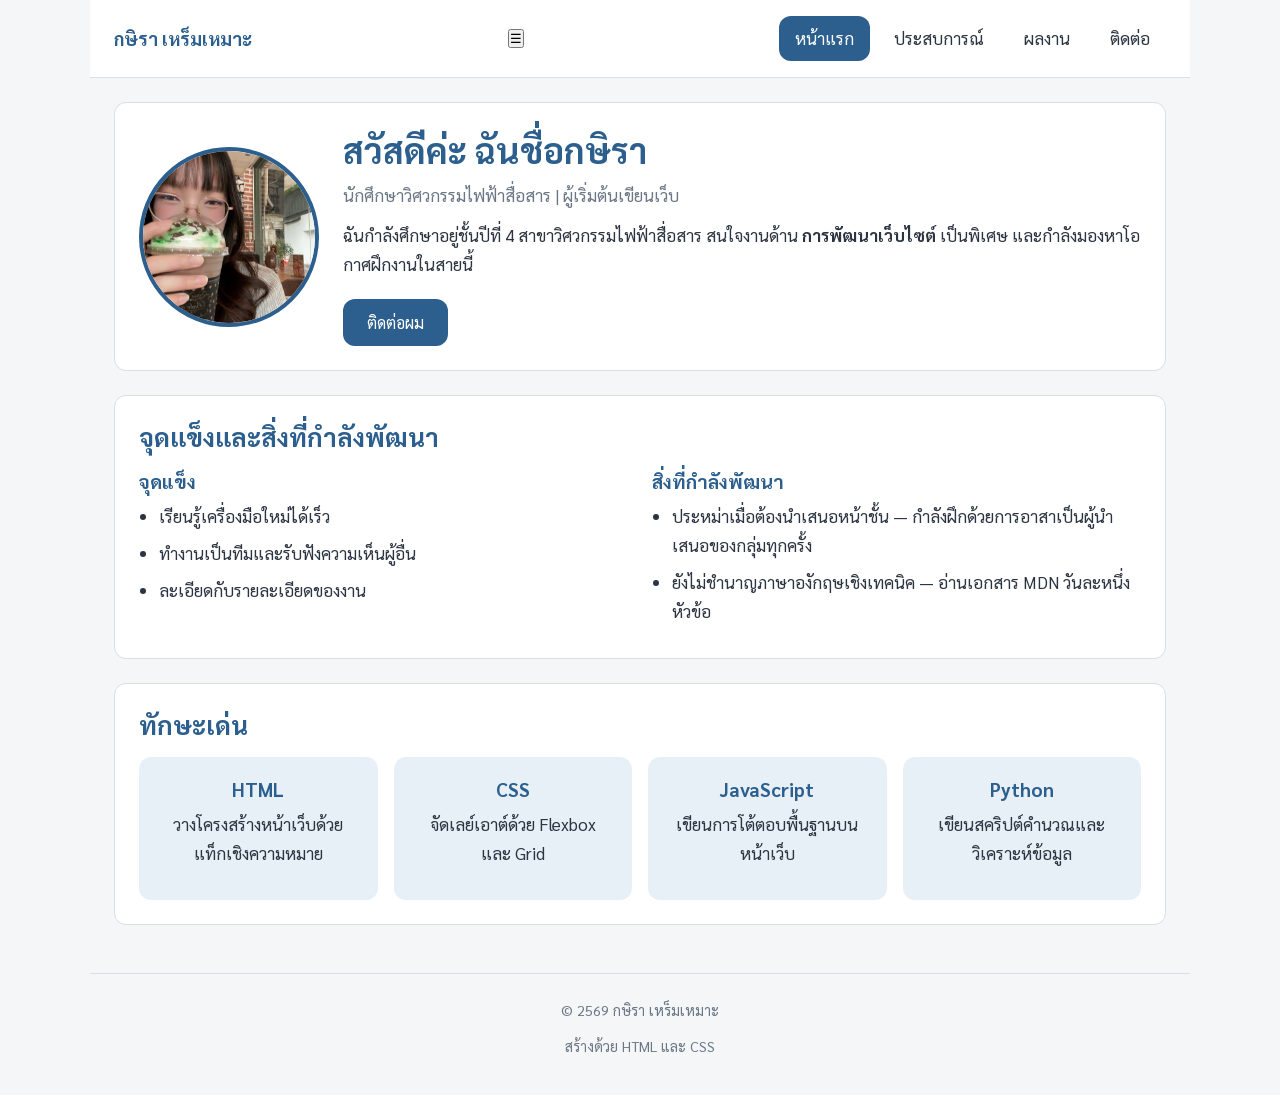
==== index.html @ 5d5a1f27 "แก้รูปโปรไฟล์ แก้รายละเอียดชื่อตรงรูปโปรไฟล์" ====
<!DOCTYPE html>
<html lang="th">
<head>
    <meta charset="UTF-8">
    <meta name="viewport" content="width=device-width, initial-scale=1.0">
    <title>หน้าแรก | กษิรา เหร็มเหมาะ</title>
    <link rel="preconnect" href="https://fonts.googleapis.com">
    <link
    href="https://fonts.googleapis.com/css2?family=Sarabun:wght@400;600;700&display=swap"
    rel="stylesheet">
    <link rel="stylesheet" href="style.css">
</head>
<body>

    <header class="site-header">
        <a href="index.html" class="logo">กษิรา เหร็มเหมาะ</a>

        <button class="menu-toggle" id="menu-toggle" aria-label="เปิดปิดเมนู" aria-expanded="false">☰</button>

        <nav class="site-nav">
            <ul>
                <li><a href="index.html" class="active">หน้าแรก</a></li>
                <li><a href="experience.html">ประสบการณ์</a></li>
                <li><a href="projects.html">ผลงาน</a></li>
                <li><a href="contact.html">ติดต่อ</a></li>
            </ul>
        </nav>
    </header>

    <main>
        <section class="hero">
            <img src="images/profile.jpg" alt="รูปโปรไฟล์ของกษิรา เหร็มเหมาะ"
                class="avatar">
            <div class="hero-text">
                <h1>สวัสดีค่ะ ฉันชื่อกษิรา</h1>
                <p class="tagline">นักศึกษาวิศวกรรมไฟฟ้าสื่อสาร | ผู้เริ่มต้นเขียนเว็บ</p>
                <p>
                    ฉันกำลังศึกษาอยู่ชั้นปีที่ 4 สาขาวิศวกรรมไฟฟ้าสื่อสาร
                    สนใจงานด้าน <strong>การพัฒนาเว็บไซต์</strong> เป็นพิเศษ
                    และกำลังมองหาโอกาศฝึกงานในสายนี้
                </p>
                <a href="contact.html" class="btn">ติดต่อผม</a>
            </div>
        </section>

        <section class="about">
            <h2>จุดแข็งและสิ่งที่กำลังพัฒนา</h2>
            <div class="two-col">
                <div class="col">
                    <h3>จุดแข็ง</h3>
                    <ul>
                        <li>เรียนรู้เครื่องมือใหม่ได้เร็ว</li>
                        <li>ทำงานเป็นทีมและรับฟังความเห็นผู้อื่น</li>
                        <li>ละเอียดกับรายละเอียดของงาน</li>
                    </ul>
                </div>
                <div class="col">
                    <h3>สิ่งที่กำลังพัฒนา</h3>
                    <ul>
                        <li>ประหม่าเมื่อต้องนำเสนอหน้าชั้น
                            — กำลังฝึกด้วยการอาสาเป็นผู้นำเสนอของกลุ่มทุกครั้ง</li>
                        <li>ยังไม่ชำนาญภาษาองักฤษเชิงเทคนิค
                            — อ่านเอกสาร MDN วันละหนึ่งหัวข้อ</li>
                    </ul>
                </div>
            </div>
        </section>

        <section class="skills">
            <h2>ทักษะเด่น</h2>
            <div class="skill-grid">
                <div class="skill-card">
                    <h3>HTML</h3>
                    <p>วางโครงสร้างหน้าเว็บด้วยแท็กเชิงความหมาย</p>
                </div>
                <div class="skill-card">
                    <h3>CSS</h3>
                    <p>จัดเลย์เอาต์ด้วย Flexbox และ Grid</p>
                </div>
                <div class="skill-card">
                    <h3>JavaScript</h3>
                    <p>เขียนการโต้ตอบพื้นฐานบนหน้าเว็บ </p>
                </div>
                <div class="skill-card">
                    <h3>Python</h3>
                    <p>เขียนสคริปต์คำนวณและวิเคราะห์ข้อมูล</p>
                </div>
            </div>
        </section>
    </main>

    <footer class="site-footer">
        <p>&copy; 2569 กษิรา เหร็มเหมาะ</p>
        <p>สร้างด้วย HTML และ CSS</p>
    </footer>

    <script src="script.js"></script>
</body>
</html>
---- style.css ----
/* ---------- 1. รีเซ็ตค่าเริ่มต้นของเบราว์เซอร์ ---------- */
* {
  margin: 0;
  padding: 0;
  box-sizing: border-box;
}

/* ---------- 2. ตัวแปรของทั้งเว็บ ---------- */
:root {
  /* สีหลัก */
  --brand: #2c5f8d;
  --brand-dark: #1d4266;
  --brand-light: #e8f0f7;
  
  /* สีข้อความ */
  --text: #2b3440;
  --text-muted: #6b7785;
  
  /* สีพื้นหลังเส้นขอบ */
  --bg: #f4f6f8;
  --surface: #ffffff;
  --border: #d8dee6;
  
  /* ระยะห่างมาตรฐาน */
  --gap: 24px;
  --radius: 12px;
  
  /* ความกว้างสูงสุดของเนื้อหา */
  --max-width: 1100px;
}
/* ---------- 3. ตัวอักษรและพื้นหลังของเว็บ ---------- */
body {
  font-family: "Sarabun", "Segoe UI", Tahoma, sans-serif;
  font-size: 17px;
  line-height: 1.7;
  color: var(--text);
  background-color: var(--bg);
}

h1, h2, h3 {
  line-height: 1.3;
  color: var(--brand);
}

h1 { font-size: 2.2rem; margin-bottom: 8px; }
h2 { font-size: 1.6rem; margin-bottom: 16px; }
h3 { font-size: 1.2rem; margin-bottom: 8px; }

p { margin-bottom: 12px; }

a {
  color: var(--brand);
  text-decoration: none;
}

a:hover {
  text-decoration: underline;
}

.tagline {
  color: var(--text-muted);
  font-size: 1.05rem;
}

/* ---------- 4. แถบเมนูด้านบน ---------- */
.site-header {
  display: flex; /* เปิดโหมด Flexbox */
  justify-content: space-between; /* ดันซ้ายสุด-ขวาสุด */
  align-items: center; /* จุดกึ่งกลางแนวตั้ง */
  flex-wrap: wrap; /* ตกบรรทัดได้ถ้าที่ไม่พอ */
  gap: 16px;
  max-width: var(--max-width);
  margin: 0 auto; /* จัดทั้งแถบให้อยู่กลางจอ */
  padding: 16px 24px;
  background-color: var(--surface);
  border-bottom: 1px solid var(--border);
}

.logo {
  font-size: 1.15rem;
  font-weight: 700;
  color: var(--brand);
}

.site-nav ul {
  display: flex; /* เมนูเรียงแนวนอน */
  list-style: none; /* เอาจุดหน้ารายการออก */
  gap: 8px;
  flex-wrap: wrap;
}

.site-nav a {
  display: block;
  padding: 8px 16px;
  border-radius: var(--radius);
  color: var(--text);
  transition: background-color 0.2s, color 0.2s;
}

.site-nav a:hover {
  background-color: var(--brand-light);
  text-decoration: none;
}

/* เมนูของหน้าที่กำลังเปิดอยู่ */
.site-nav a.active {
  background-color: var(--brand);
  color: #ffffff;
}

/* ---------- 5. โครงหลักของเนื้อหา ---------- */
main {
  max-width: var(--max-width);
  margin: 0 auto;
  padding: var(--gap) 24px;
}

section {
  background-color: var(--surface);
  border: 1px solid var(--border);
  border-radius: var(--radius);
  padding: var(--gap);
  margin-bottom: var(--gap);
}

/* หัวเรื่องของแต่ละหน้า ให้โปร่งไม่มีกรอบ */
.page-head {
  background-color: transparent;
  border: none;
  padding-left: 0;
  padding-bottom: 0;
}

/* ---------- 6. ปุ่ม ---------- */
.btn {
  display: inline-block;
  padding: 10px 24px;
  margin-top: 8px;
  background-color: var(--brand);
  color: #ffffff;
  border: none;
  border-radius: var(--radius);
  font-size: 1rem;
  font-family: inherit;
  cursor: pointer;
  transition: background-color 0.2s;
}

.btn:hover {
  background-color: var(--brand-dark);
  text-decoration: none;
}

/* ---------- 7. ท้ายเว็บ ---------- */
.site-footer {
  max-width: var(--max-width);
  margin: 0 auto;
  padding: var(--gap) 24px;
  text-align: center;
  color: var(--text-muted);
  font-size: 0.9rem;
  border-top: 1px solid var(--border);
}

/* ---------- 8. ส่วนแนะนำหน้าแรก ---------- */
.hero {
  display: flex;
  align-items: center;
  gap: var(--gap);
  flex-wrap: wrap;
}

.avatar {
  width: 180px;
  height: 180px;
  object-fit: cover; /* ครอบรูปไม่ให้ยืดผิดสัดส่วน */
  border-radius: 50%; /* ทำให้เป็นวงกลม */
  border: 4px solid var(--brand);
}

.hero-text {
  flex: 1; /* กินพื้นที่ที่เหลือทั้งหมด */
  min-width: 260px; /* แต่ห้ามแคบกว่านี้ */
}

/* ---------- 9. สองคอลัมน์: จุดแข็ง / สิ่งที่กำลังพัฒนา ---------- */
.two-col {
  display: flex;
  gap: var(--gap);
  flex-wrap: wrap;
}

.two-col .col {
  flex: 1;
  min-width: 280px;
}

.two-col ul {
  padding-left: 20px; /* เว้นที่ให้จุดหน้ารายการ */
}

.two-col li {
  margin-bottom: 8px;
}

/* ---------- 10. ตารางการ์ดทักษะ ---------- */
.skill-grid {
  display: grid;
  grid-template-columns: repeat(auto-fit, minmax(200px, 1fr));
  gap: 16px;
}

.skill-card {
  padding: 20px;
  background-color: var(--brand-light);
  border-radius: var(--radius);
  text-align: center;
  transition: transform 0.2s;
}

.skill-card:hover {
  transform: translateY(-4px); /* ยกการ์ดขึ้น 4px */
}

/* ---------- 11. ตารางการ์ดผลงาน ---------- */
.project-grid {
  display: grid;
  grid-template-columns: repeat(auto-fit, minmax(280px, 1fr));
  gap: var(--gap);
}

.project-card {
  display: flex;
  flex-direction: column; /* รูปอยู่บนเนื้อหาอยู่ล่าง */
  overflow: hidden; /* ตัดมุมรูปให้โค้งตามการ์ด */
  background-color: var(--surface);
  border: 1px solid var(--border);
  border-radius: var(--radius);
  transition: box-shadow 0.2s;
}

.project-card:hover {
  box-shadow: 0 6px 20px rgba(0, 0, 0, 0.1);
}

.project-card img {
  width: 100%;
  height: 180px;
  object-fit: cover;
}

.project-body {
  padding: 20px;
  display: flex;
  flex-direction: column;
  flex: 1; /* ยืดเต็มความสูงการ์ด */
}

/* ป้ายแท็กเทคโนโลยี */
.tech-list {
  display: flex;
  flex-wrap: wrap;
  gap: 6px;
  list-style: none;
  margin: 12px 0;
}

.tech-list li {
  padding: 3px 12px;
  background-color: var(--brand-light);
  color: var(--brand-dark);
  border-radius: 999px; /* ค่าสูง ๆ ทำให้เป็นแคปซูล */
  font-size: 0.85rem;
}

.project-links {
  display: flex;
  gap: 12px;
  margin-top: auto; /* ดันลิ้งค์ไปติดขอบล่างเสมอ */
  padding-top: 12px;
}

.project-links a {
  font-weight: 600;
}

/* ---------- 12. ตารางเกรด ---------- */
.grade-table {
  width: 100%;
  border-collapse: collapse; /* รวมเส้นขอบให้เป็นเส้นเดียว */
  margin-bottom: 16px;
}

.grade-table caption {
  text-align: left;
  color: var(--text-muted);
  padding-bottom: 8px;
}

.grade-table th,
.grade-table td {
  padding: 10px 14px;
  border-bottom: 1px solid var(--border);
  text-align: left;
}

.grade-table th {
  background-color: var(--brand-light);
  color: var(--brand-dark);
  font-weight: 600;
}

/* แถวสลับสีให้อ่านง่าย */
.grade-table tbody tr:nth-child(even) {
  background-color: #fafbfc;
}

.grade-table tbody tr:hover {
  background-color: var(--brand-light);
}

/* ---------- 13. ไทม์ไลน์ประสบการณ์ ---------- */
.timeline-item {
  padding: 0 0 20px 20px;
  border-left: 3px solid var(--border);
  position: relative;
}

.timeline-item:last-child {
  border-left-color: transparent; /* ซ่อนเส้นของรายการสุดท้าย */
}

/* วาดจุดกลมบนเส้นไทม์ไลน์ */
.timeline-item::before {
  content: "";
  position: absolute;
  left: -8px;
  top: 6px;
  width: 13px;
  height: 13px;
  background-color: var(--brand);
  border-radius: 50%;
}

.period {
  display: inline-block;
  color: var(--text-muted);
  font-size: 0.9rem;
  margin-bottom: 4px;
}

/* ---------- 14. หน้าติดต่อ ---------- */
.contact-list {
  list-style: none;
}

.contact-list li {
  display: flex;
  gap: 12px;
  flex-wrap: wrap;
  padding: 12px 0;
  border-bottom: 1px solid var(--border);
}

.contact-list .label {
  min-width: 110px;
  font-weight: 600;
  color: var(--text-muted);
}

.contact-form .field {
  display: flex;
  flex-direction: column;
  margin-bottom: 16px;
}

.contact-form label {
  margin-bottom: 6px;
  font-weight: 600;
}

.contact-form input,
.contact-form textarea {
  padding: 10px 12px;
  border: 1px solid var(--border);
  border-radius: 8px;
  font-family: inherit; /* ต้องใส่ไม่งั้นฟอนต์จะเพี้ยน */
  font-size: 1rem;
}

.contact-form input:focus,
.contact-form textarea:focus {
  outline: none;
  border-color: var(--brand);
  box-shadow: 0 0 0 3px var(--brand-light);
}

/* ---------- 15. จอแท็บเล็ตและมือถือ (แคบกว่า 768px) ---------- */
@media (max-width: 768px) {
  body {
    font-size: 16px;
  }
  
  /* เมนูเรียงลงมาและอยู่กึ่งกลาง */
  .site-header {
    flex-direction: column;
    text-align: center;
  }
  
  .site-nav ul {
    justify-content: center;
  }
  
  /* ส่วนแนะนำตัวเรียงลงมารูปอยู่บน */
  .hero {
    flex-direction: column;
    text-align: center;
  }
  
  h1 { font-size: 1.7rem; }
  h2 { font-size: 1.35rem; }
  
  main {
    padding: 16px;
  }
  
  section {
    padding: 18px;
  }
}

/* ---------- 16. จอมือถือขนาดเล็ก (แคบกว่า 480px) ---------- */
@media (max-width: 480px) {
  .avatar {
    width: 140px;
    height: 140px;
  }
  
  /* ตารางเลื่อนแนวนอนได้ ไม่ดันหน้าเว็บให้กว้างเกินจอ */
  .grade-table {
    display: block;
    overflow-x: auto;
    white-space: nowrap;
  }
  
  .btn {
    display: block;
    text-align: center;
  }
}

/* ---------- 17. สไตล์สำหรับสั่งพิมพ์ ---------- */
@media print {
  .site-header,
  .site-footer,
  .btn {
    display: none; /* ไม่ต้องพิมพ์เมนูและปุ่ม */
  }
  
  section {
    border: none;
    page-break-inside: avoid; /* ห้ามตัดกลาง section */
  }
}
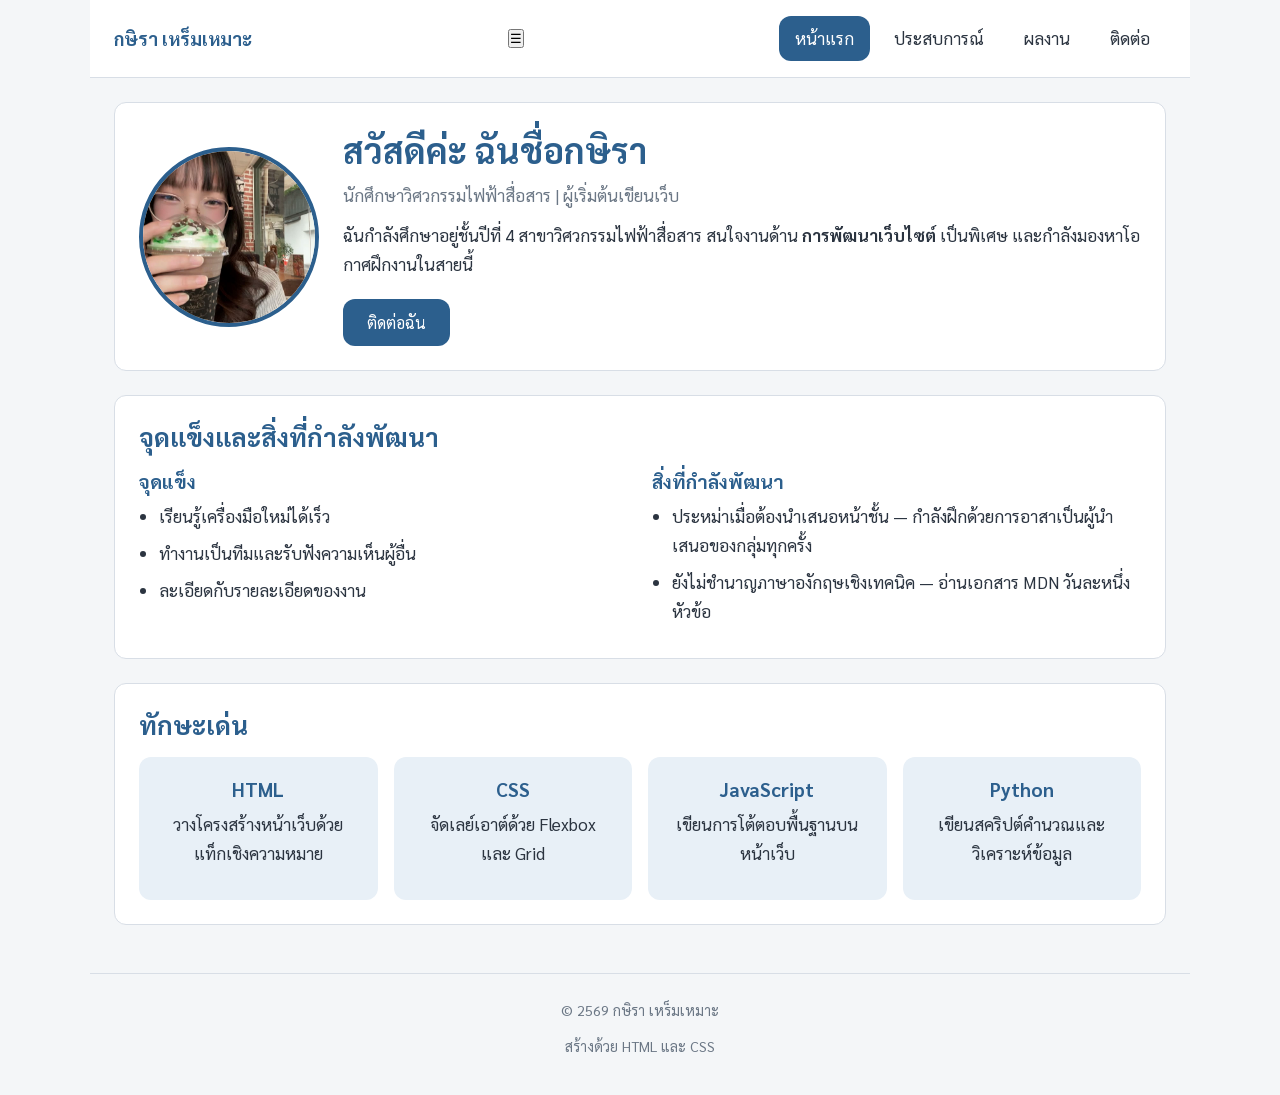
==== commit c64d7171: "Update index.html" ====
--- a/index.html
+++ b/index.html
@@ -39,7 +39,7 @@
                     สนใจงานด้าน <strong>การพัฒนาเว็บไซต์</strong> เป็นพิเศษ
                     และกำลังมองหาโอกาศฝึกงานในสายนี้
                 </p>
-                <a href="contact.html" class="btn">ติดต่อผม</a>
+                <a href="contact.html" class="btn">ติดต่อฉัน</a>
             </div>
         </section>
 
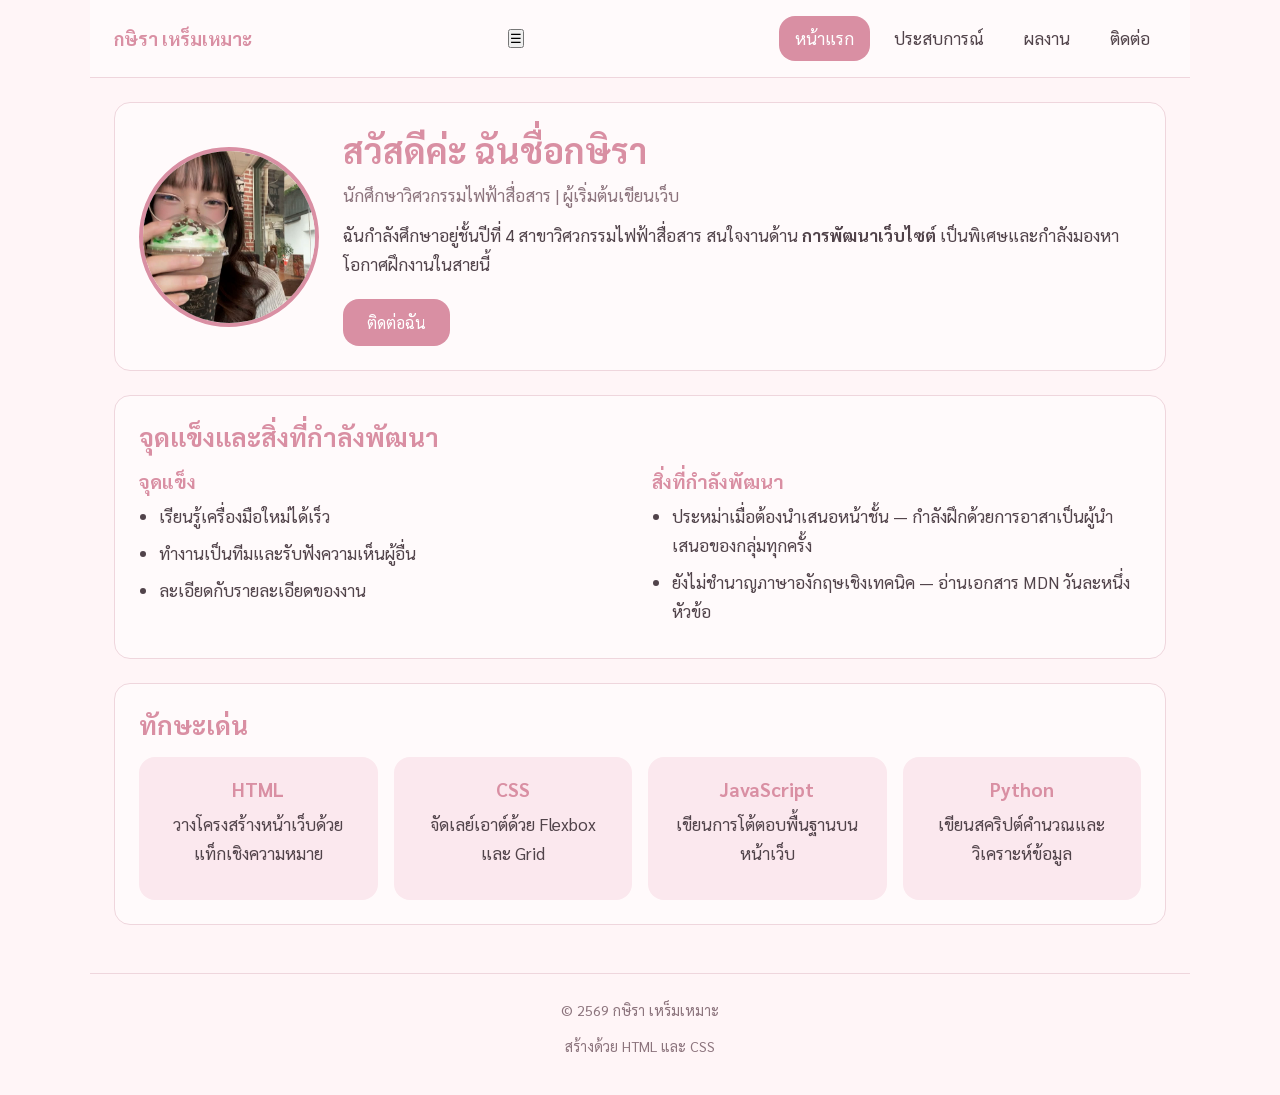
==== commit ea1f2dac: "Update index.html" ====
--- a/index.html
+++ b/index.html
@@ -36,8 +36,8 @@
                 <p class="tagline">นักศึกษาวิศวกรรมไฟฟ้าสื่อสาร | ผู้เริ่มต้นเขียนเว็บ</p>
                 <p>
                     ฉันกำลังศึกษาอยู่ชั้นปีที่ 4 สาขาวิศวกรรมไฟฟ้าสื่อสาร
-                    สนใจงานด้าน <strong>การพัฒนาเว็บไซต์</strong> เป็นพิเศษ
-                    และกำลังมองหาโอกาศฝึกงานในสายนี้
+                    สนใจงานด้าน <strong>การพัฒนาเว็บไซต์</strong> เป็นพิเศษและกำลังมองหา<br>
+                    โอกาศฝึกงานในสายนี้
                 </p>
                 <a href="contact.html" class="btn">ติดต่อฉัน</a>
             </div>
--- a/style.css
+++ b/style.css
@@ -7,24 +7,24 @@
 
 /* ---------- 2. ตัวแปรของทั้งเว็บ ---------- */
 :root {
-  /* สีหลัก */
-  --brand: #2c5f8d;
-  --brand-dark: #1d4266;
-  --brand-light: #e8f0f7;
-  
+  /* สีหลัก - Pastel Pink */
+  --brand: #d98fa3;
+  --brand-dark: #b8657d;
+  --brand-light: #fbe8ee;
+
   /* สีข้อความ */
-  --text: #2b3440;
-  --text-muted: #6b7785;
-  
-  /* สีพื้นหลังเส้นขอบ */
-  --bg: #f4f6f8;
-  --surface: #ffffff;
-  --border: #d8dee6;
-  
+  --text: #51434a;
+  --text-muted: #8c747d;
+
+  /* สีพื้นหลังและเส้นขอบ */
+  --bg: #fff5f7;
+  --surface: #fffafb;
+  --border: #efd6dd;
+
   /* ระยะห่างมาตรฐาน */
   --gap: 24px;
-  --radius: 12px;
-  
+  --radius: 16px;
+
   /* ความกว้างสูงสุดของเนื้อหา */
   --max-width: 1100px;
 }
@@ -240,7 +240,7 @@
 }
 
 .project-card:hover {
-  box-shadow: 0 6px 20px rgba(0, 0, 0, 0.1);
+  box-shadow: 0 6px 20px rgba(185, 101, 125, 0.15);
 }
 
 .project-card img {
@@ -312,7 +312,7 @@
 
 /* แถวสลับสีให้อ่านง่าย */
 .grade-table tbody tr:nth-child(even) {
-  background-color: #fafbfc;
+  background-color: #fff3f6;
 }
 
 .grade-table tbody tr:hover {
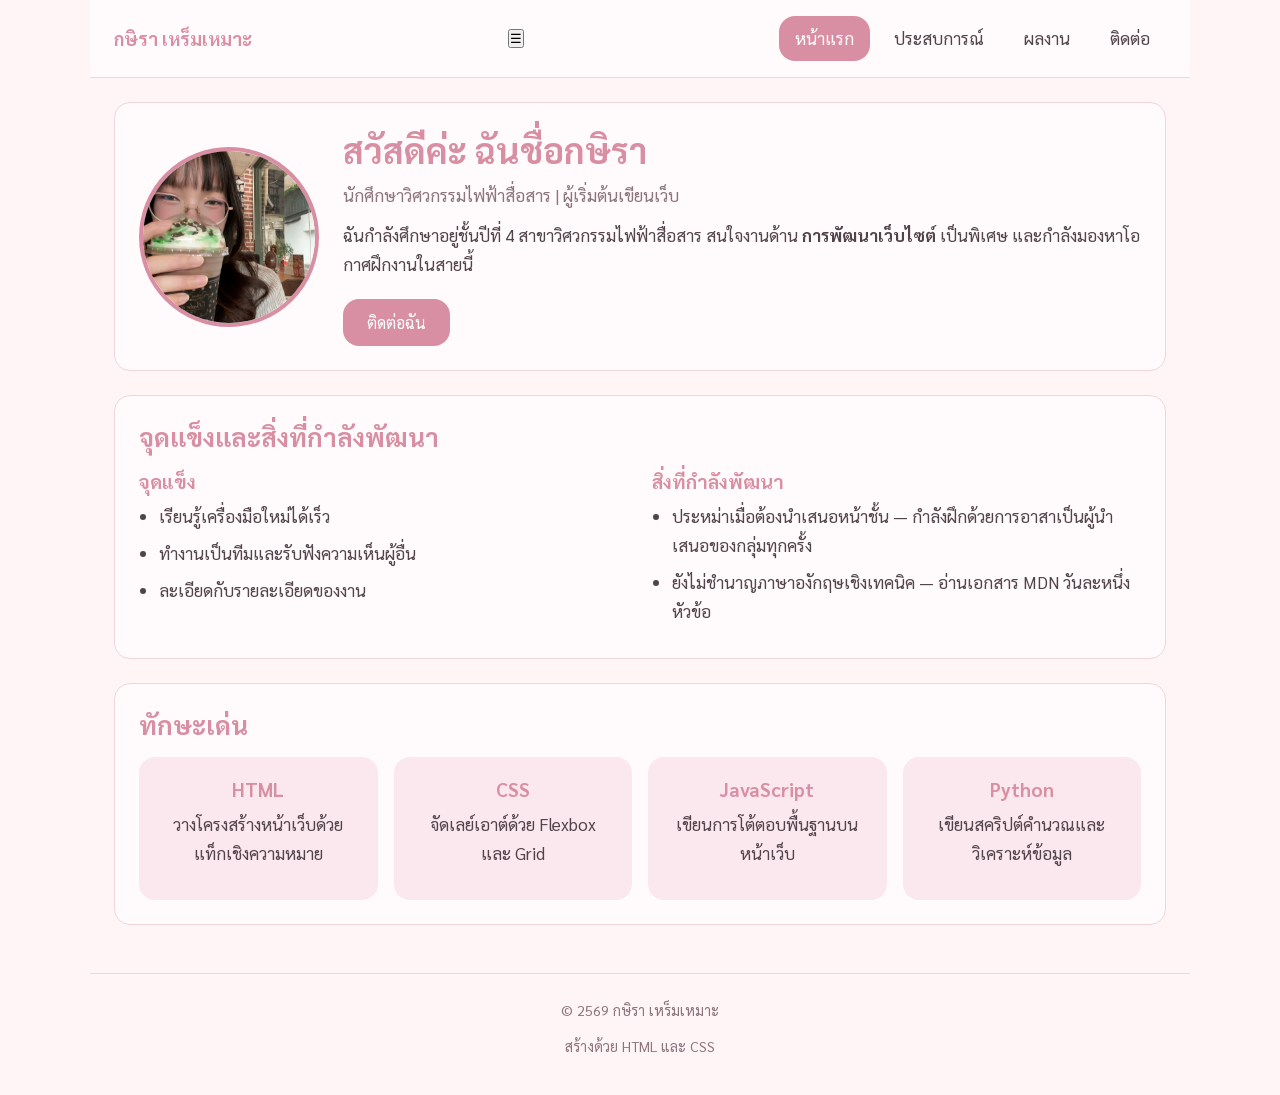
==== commit 98a03a98: "Update index.html" ====
--- a/index.html
+++ b/index.html
@@ -36,8 +36,8 @@
                 <p class="tagline">นักศึกษาวิศวกรรมไฟฟ้าสื่อสาร | ผู้เริ่มต้นเขียนเว็บ</p>
                 <p>
                     ฉันกำลังศึกษาอยู่ชั้นปีที่ 4 สาขาวิศวกรรมไฟฟ้าสื่อสาร
-                    สนใจงานด้าน <strong>การพัฒนาเว็บไซต์</strong> เป็นพิเศษและกำลังมองหา<br>
-                    โอกาศฝึกงานในสายนี้
+                    สนใจงานด้าน <strong>การพัฒนาเว็บไซต์</strong> เป็นพิเศษ
+                    และกำลังมองหาโอกาศฝึกงานในสายนี้
                 </p>
                 <a href="contact.html" class="btn">ติดต่อฉัน</a>
             </div>
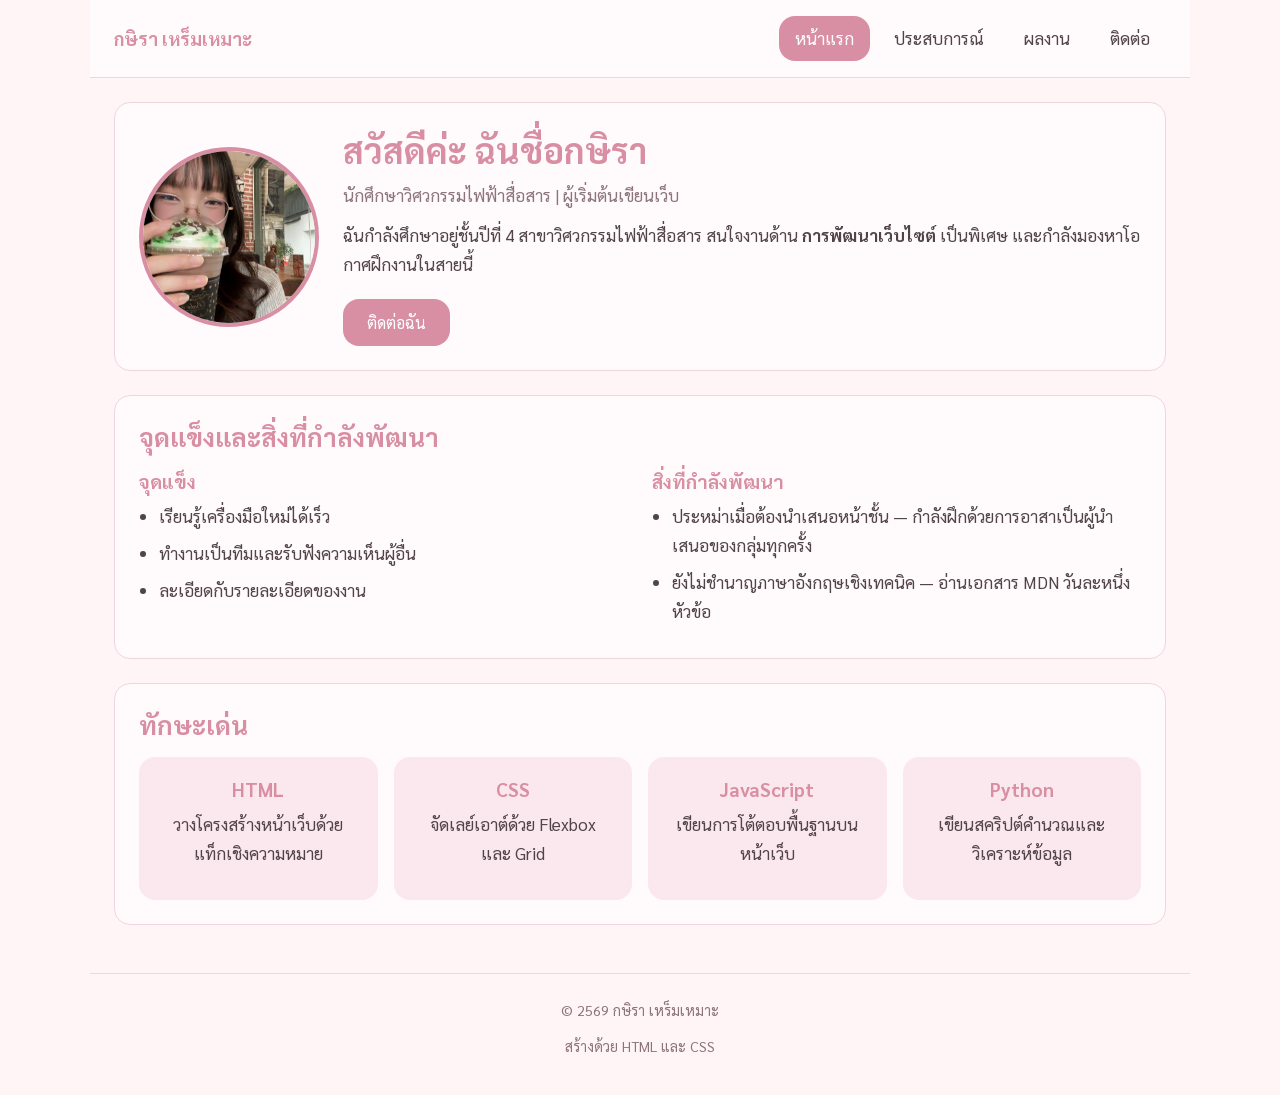
==== commit 40086df9: "Update index.html" ====
--- a/index.html
+++ b/index.html
@@ -59,7 +59,7 @@
                     <ul>
                         <li>ประหม่าเมื่อต้องนำเสนอหน้าชั้น
                             — กำลังฝึกด้วยการอาสาเป็นผู้นำเสนอของกลุ่มทุกครั้ง</li>
-                        <li>ยังไม่ชำนาญภาษาองักฤษเชิงเทคนิค
+                        <li>ยังไม่ชำนาญภาษาอังกฤษเชิงเทคนิค
                             — อ่านเอกสาร MDN วันละหนึ่งหัวข้อ</li>
                     </ul>
                 </div>
--- a/style.css
+++ b/style.css
@@ -395,35 +395,71 @@
   box-shadow: 0 0 0 3px var(--brand-light);
 }
 
+/* ปุ่ม ☰ ซ่อนไว้บนหน้าจอคอม */
+.menu-toggle {
+  display: none;
+  background-color: var(--brand);
+  color: #ffffff;
+  border: none;
+  border-radius: 8px;
+  padding: 8px 12px;
+  font-size: 1.4rem;
+  cursor: pointer;
+}
+
 /* ---------- 15. จอแท็บเล็ตและมือถือ (แคบกว่า 768px) ---------- */
 @media (max-width: 768px) {
+
   body {
     font-size: 16px;
   }
-  
-  /* เมนูเรียงลงมาและอยู่กึ่งกลาง */
+
   .site-header {
     flex-direction: column;
     text-align: center;
   }
-  
+
+  /* แสดงปุ่ม ☰ บนมือถือ */
+  .menu-toggle {
+    display: block;
+  }
+
+  /* ซ่อนเมนูไว้ก่อน */
+  .site-nav {
+    display: none;
+    width: 100%;
+  }
+
+  /* เมื่อกดปุ่ม ☰ JavaScript จะเพิ่ม class open */
+  .site-nav.open {
+    display: block;
+  }
+
+  /* เมนูเรียงลงด้านล่าง */
   .site-nav ul {
+    flex-direction: column;
+    align-items: center;
     justify-content: center;
   }
-  
-  /* ส่วนแนะนำตัวเรียงลงมารูปอยู่บน */
+
+  /* ส่วนแนะนำตัวเรียงลงมา รูปอยู่บน */
   .hero {
     flex-direction: column;
     text-align: center;
   }
-  
-  h1 { font-size: 1.7rem; }
-  h2 { font-size: 1.35rem; }
-  
+
+  h1 {
+    font-size: 1.7rem;
+  }
+
+  h2 {
+    font-size: 1.35rem;
+  }
+
   main {
     padding: 16px;
   }
-  
+
   section {
     padding: 18px;
   }
@@ -450,16 +486,17 @@
 }
 
 /* ---------- 17. สไตล์สำหรับสั่งพิมพ์ ---------- */
-@media print {
-  .site-header,
-  .site-footer,
-  .btn {
-    display: none; /* ไม่ต้องพิมพ์เมนูและปุ่ม */
-  }
-  
-  section {
-    border: none;
-    page-break-inside: avoid; /* ห้ามตัดกลาง section */
-  }
-}
-
+@media print { 
+  .site-header, 
+  .site-footer, 
+  .btn,
+  .menu-toggle { 
+    display: none; 
+  } 
+   
+  section { 
+    border: none; 
+    page-break-inside: avoid; 
+  } 
+}
+
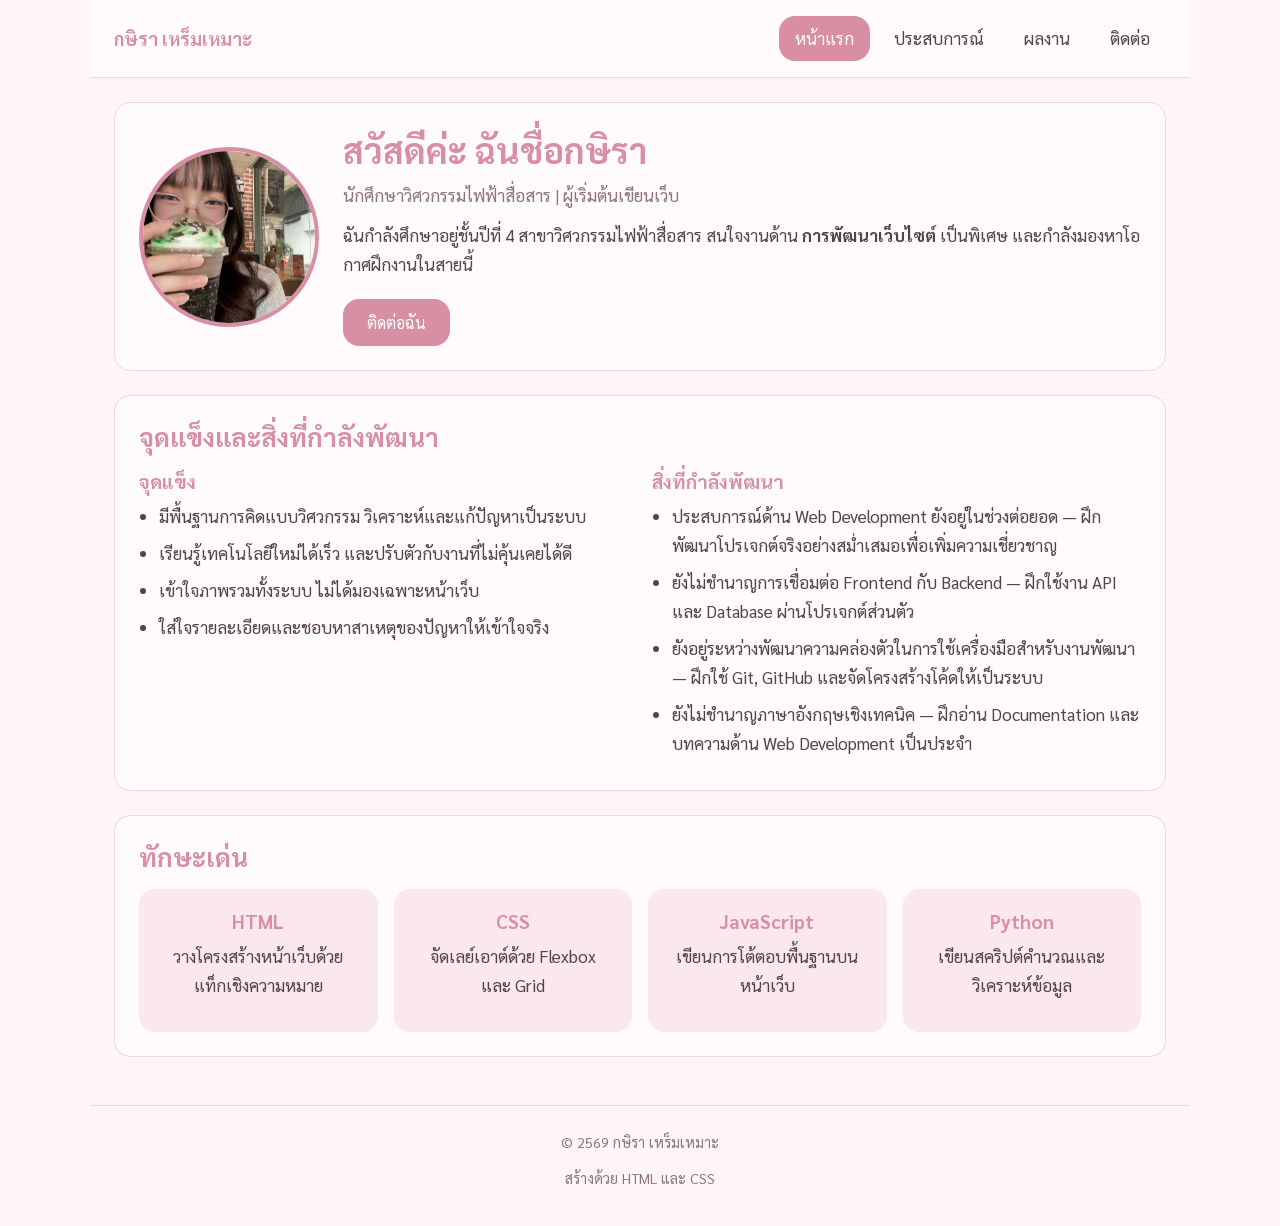
==== commit 5349ab0a: "indext แก้ข้อดีจุดที่ต้องพัฒนา" ====
--- a/index.html
+++ b/index.html
@@ -49,18 +49,23 @@
                 <div class="col">
                     <h3>จุดแข็ง</h3>
                     <ul>
-                        <li>เรียนรู้เครื่องมือใหม่ได้เร็ว</li>
-                        <li>ทำงานเป็นทีมและรับฟังความเห็นผู้อื่น</li>
-                        <li>ละเอียดกับรายละเอียดของงาน</li>
+                        <li>มีพื้นฐานการคิดแบบวิศวกรรม วิเคราะห์และแก้ปัญหาเป็นระบบ</li>
+                        <li>เรียนรู้เทคโนโลยีใหม่ได้เร็ว และปรับตัวกับงานที่ไม่คุ้นเคยได้ดี</li>
+                        <li>เข้าใจภาพรวมทั้งระบบ ไม่ได้มองเฉพาะหน้าเว็บ</li>
+                        <li>ใส่ใจรายละเอียดและชอบหาสาเหตุของปัญหาให้เข้าใจจริง</li>
                     </ul>
                 </div>
                 <div class="col">
                     <h3>สิ่งที่กำลังพัฒนา</h3>
                     <ul>
-                        <li>ประหม่าเมื่อต้องนำเสนอหน้าชั้น
-                            — กำลังฝึกด้วยการอาสาเป็นผู้นำเสนอของกลุ่มทุกครั้ง</li>
+                        <li>ประสบการณ์ด้าน Web Development ยังอยู่ในช่วงต่อยอด
+                            — ฝึกพัฒนาโปรเจกต์จริงอย่างสม่ำเสมอเพื่อเพิ่มความเชี่ยวชาญ</li>
+                        <li>ยังไม่ชำนาญการเชื่อมต่อ Frontend กับ Backend
+                            — ฝึกใช้งาน API และ Database ผ่านโปรเจกต์ส่วนตัว</li>
+                        <li>ยังอยู่ระหว่างพัฒนาความคล่องตัวในการใช้เครื่องมือสำหรับงานพัฒนา
+                            — ฝึกใช้ Git, GitHub และจัดโครงสร้างโค้ดให้เป็นระบบ</li>
                         <li>ยังไม่ชำนาญภาษาอังกฤษเชิงเทคนิค
-                            — อ่านเอกสาร MDN วันละหนึ่งหัวข้อ</li>
+                            — ฝึกอ่าน Documentation และบทความด้าน Web Development เป็นประจำ</li>
                     </ul>
                 </div>
             </div>
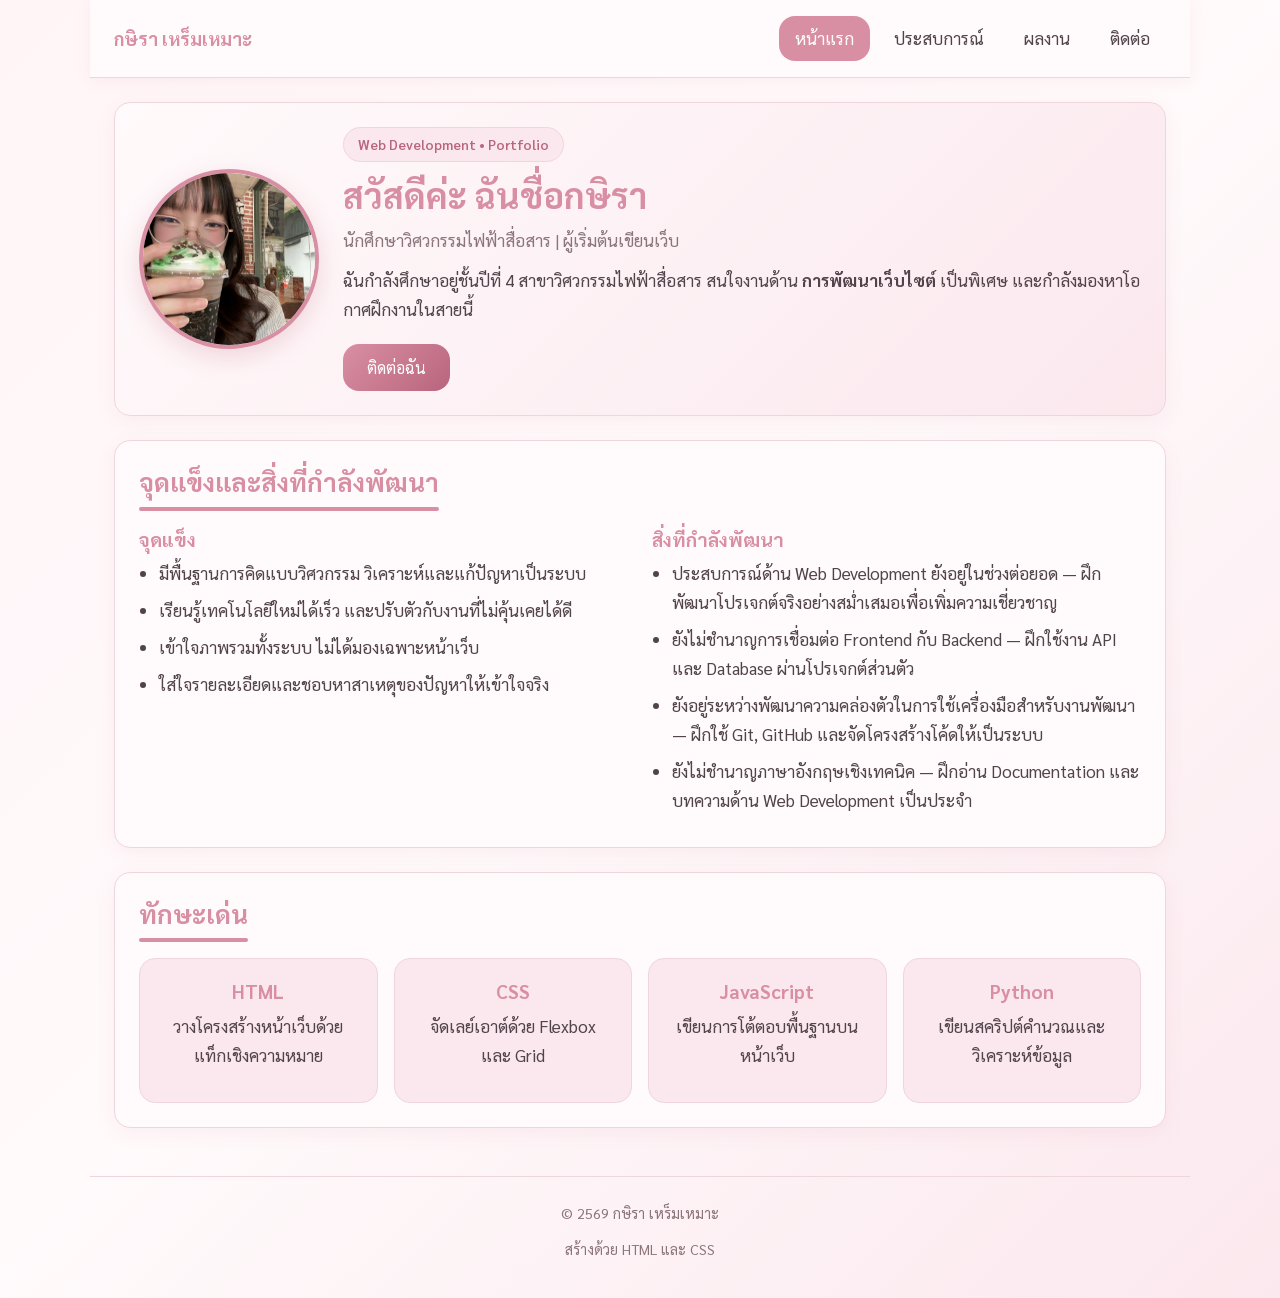
==== commit 9cfdb1b5: "Update index.html" ====
--- a/index.html
+++ b/index.html
@@ -32,6 +32,7 @@
             <img src="images/profile.jpg" alt="รูปโปรไฟล์ของกษิรา เหร็มเหมาะ"
                 class="avatar">
             <div class="hero-text">
+                <span class="hero-badge">Web Development • Portfolio</span>
                 <h1>สวัสดีค่ะ ฉันชื่อกษิรา</h1>
                 <p class="tagline">นักศึกษาวิศวกรรมไฟฟ้าสื่อสาร | ผู้เริ่มต้นเขียนเว็บ</p>
                 <p>
--- a/style.css
+++ b/style.css
@@ -407,6 +407,160 @@
   cursor: pointer;
 }
 
+/* ---------- ตกแต่งเว็บเพิ่มเติม ---------- */
+
+/* Header ติดด้านบน */
+.site-header {
+  position: sticky;
+  top: 0;
+  z-index: 1000;
+  backdrop-filter: blur(10px);
+}
+
+/* Animation ตอนเปิดหน้า */
+@keyframes fadeUp {
+  from {
+    opacity: 0;
+    transform: translateY(20px);
+  }
+
+  to {
+    opacity: 1;
+    transform: translateY(0);
+  }
+}
+
+section {
+  animation: fadeUp 0.6s ease;
+}
+
+/* ปุ่มแบบไล่สี */
+.btn {
+  background: linear-gradient(
+    135deg,
+    var(--brand),
+    var(--brand-dark)
+  );
+}
+
+.btn:hover {
+  transform: translateY(-3px);
+}
+
+/* พื้นหลังไล่สีชมพูอ่อน */
+body {
+  background: linear-gradient(
+    135deg,
+    #fff5f7 0%,
+    #fffafb 50%,
+    #fbe8ee 100%
+  );
+  min-height: 100vh;
+}
+
+/* Header มีเงาเบา ๆ */
+.site-header {
+  box-shadow: 0 3px 15px rgba(185, 101, 125, 0.08);
+}
+
+/* การ์ดแต่ละ section ดูลอยขึ้น */
+section {
+  box-shadow: 0 5px 20px rgba(185, 101, 125, 0.08);
+  transition: transform 0.25s ease, box-shadow 0.25s ease;
+}
+
+/* Hero ให้เด่นกว่าส่วนอื่น */
+.hero {
+  background: linear-gradient(
+    135deg,
+    #fffafb,
+    #fbe8ee
+  );
+}
+
+/* รูปโปรไฟล์มีเงา */
+.avatar {
+  box-shadow: 0 8px 25px rgba(185, 101, 125, 0.22);
+}
+
+/* หัวข้อ h2 มีเส้นตกแต่งด้านล่าง */
+h2 {
+  font-size: 1.6rem;
+  margin-bottom: 16px;
+  width: fit-content;
+}
+
+h2::after {
+  content: "";
+  display: block;
+  width: 100%;
+  height: 4px;
+  margin-top: 8px;
+  background-color: var(--brand);
+  border-radius: 999px;
+}
+
+/* การ์ดทักษะ */
+.skill-card {
+  border: 1px solid var(--border);
+  transition: transform 0.25s ease, box-shadow 0.25s ease;
+}
+
+.skill-card:hover {
+  transform: translateY(-6px);
+  box-shadow: 0 8px 20px rgba(185, 101, 125, 0.15);
+}
+
+/* การ์ดผลงาน */
+.project-card {
+  transition: transform 0.25s ease, box-shadow 0.25s ease;
+}
+
+.project-card:hover {
+  transform: translateY(-6px);
+  box-shadow: 0 10px 25px rgba(185, 101, 125, 0.16);
+}
+
+/* ปุ่มมี animation */
+.btn {
+  transition:
+    background-color 0.2s,
+    transform 0.2s,
+    box-shadow 0.2s;
+}
+
+.btn:hover {
+  transform: translateY(-2px);
+  box-shadow: 0 6px 15px rgba(185, 101, 125, 0.25);
+}
+
+/* เมนูด้านบน */
+.site-nav a {
+  transition:
+    background-color 0.2s,
+    color 0.2s,
+    transform 0.2s;
+}
+
+.site-nav a:hover {
+  transform: translateY(-2px);
+}
+
+.hero-badge {
+  display: inline-block;
+  padding: 5px 14px;
+  margin-bottom: 10px;
+
+  background-color: var(--brand-light);
+  color: var(--brand-dark);
+
+  border: 1px solid var(--border);
+  border-radius: 999px;
+
+  font-size: 0.85rem;
+  font-weight: 600;
+}
+
 /* ---------- 15. จอแท็บเล็ตและมือถือ (แคบกว่า 768px) ---------- */
 @media (max-width: 768px) {
 
@@ -499,4 +653,3 @@
     page-break-inside: avoid; 
   } 
 }
-
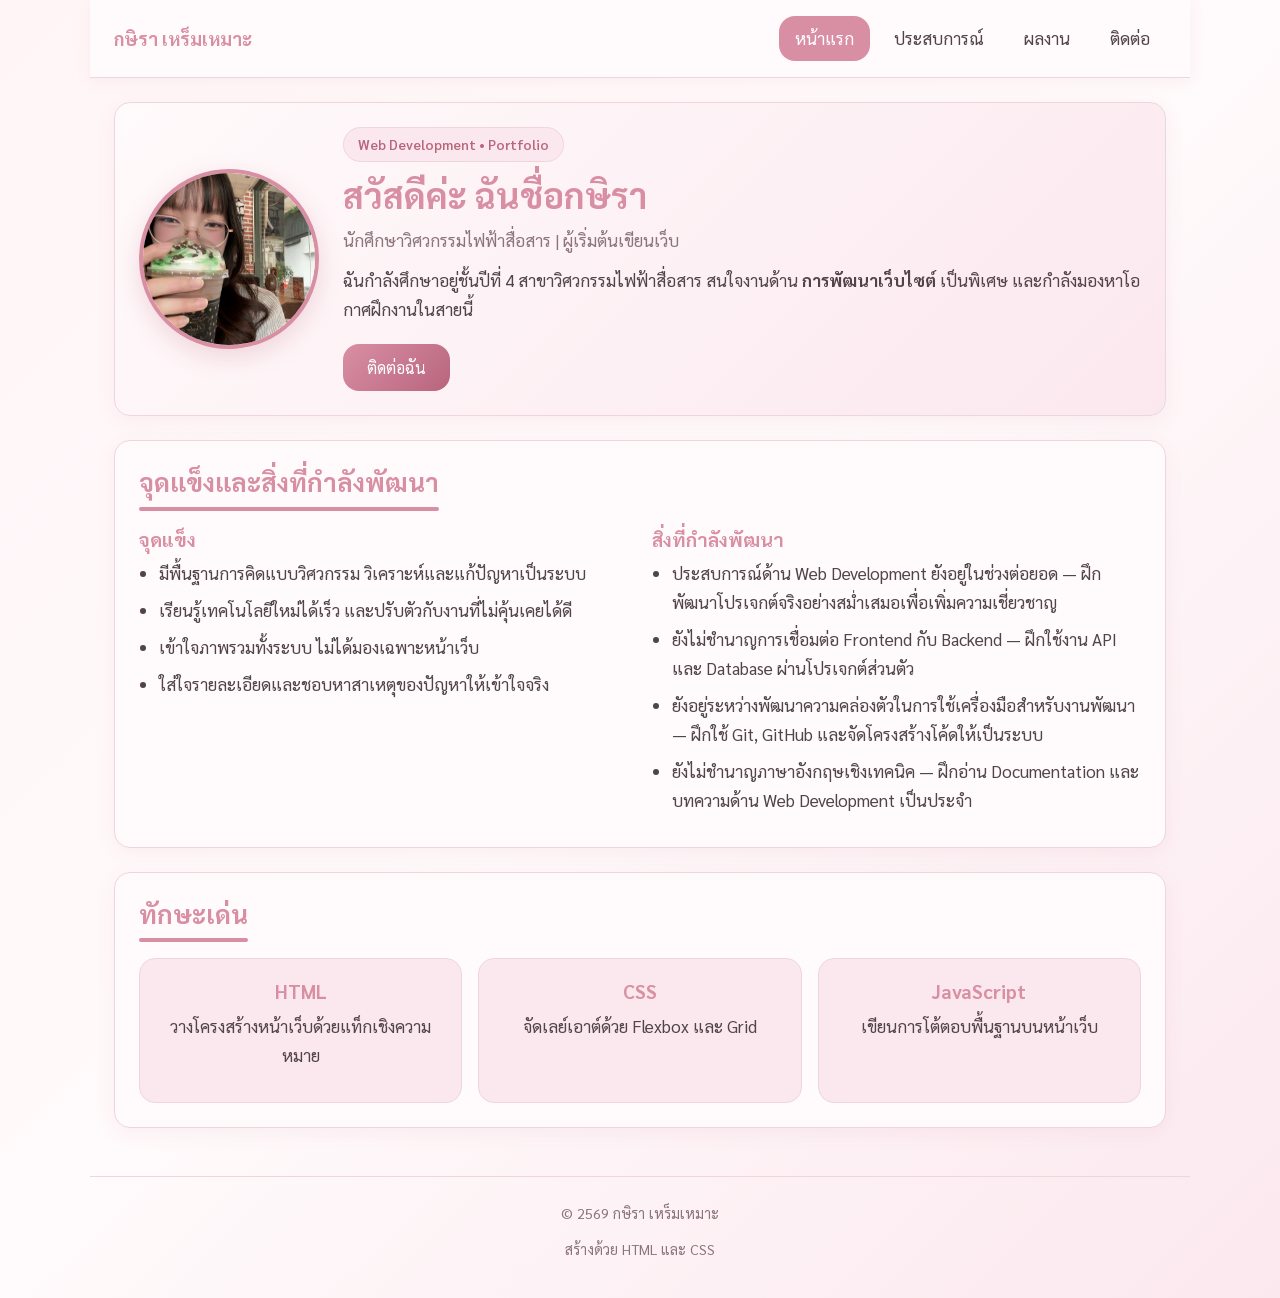
==== commit 64757843: "Update index.html" ====
--- a/index.html
+++ b/index.html
@@ -87,10 +87,6 @@
                     <h3>JavaScript</h3>
                     <p>เขียนการโต้ตอบพื้นฐานบนหน้าเว็บ </p>
                 </div>
-                <div class="skill-card">
-                    <h3>Python</h3>
-                    <p>เขียนสคริปต์คำนวณและวิเคราะห์ข้อมูล</p>
-                </div>
             </div>
         </section>
     </main>
